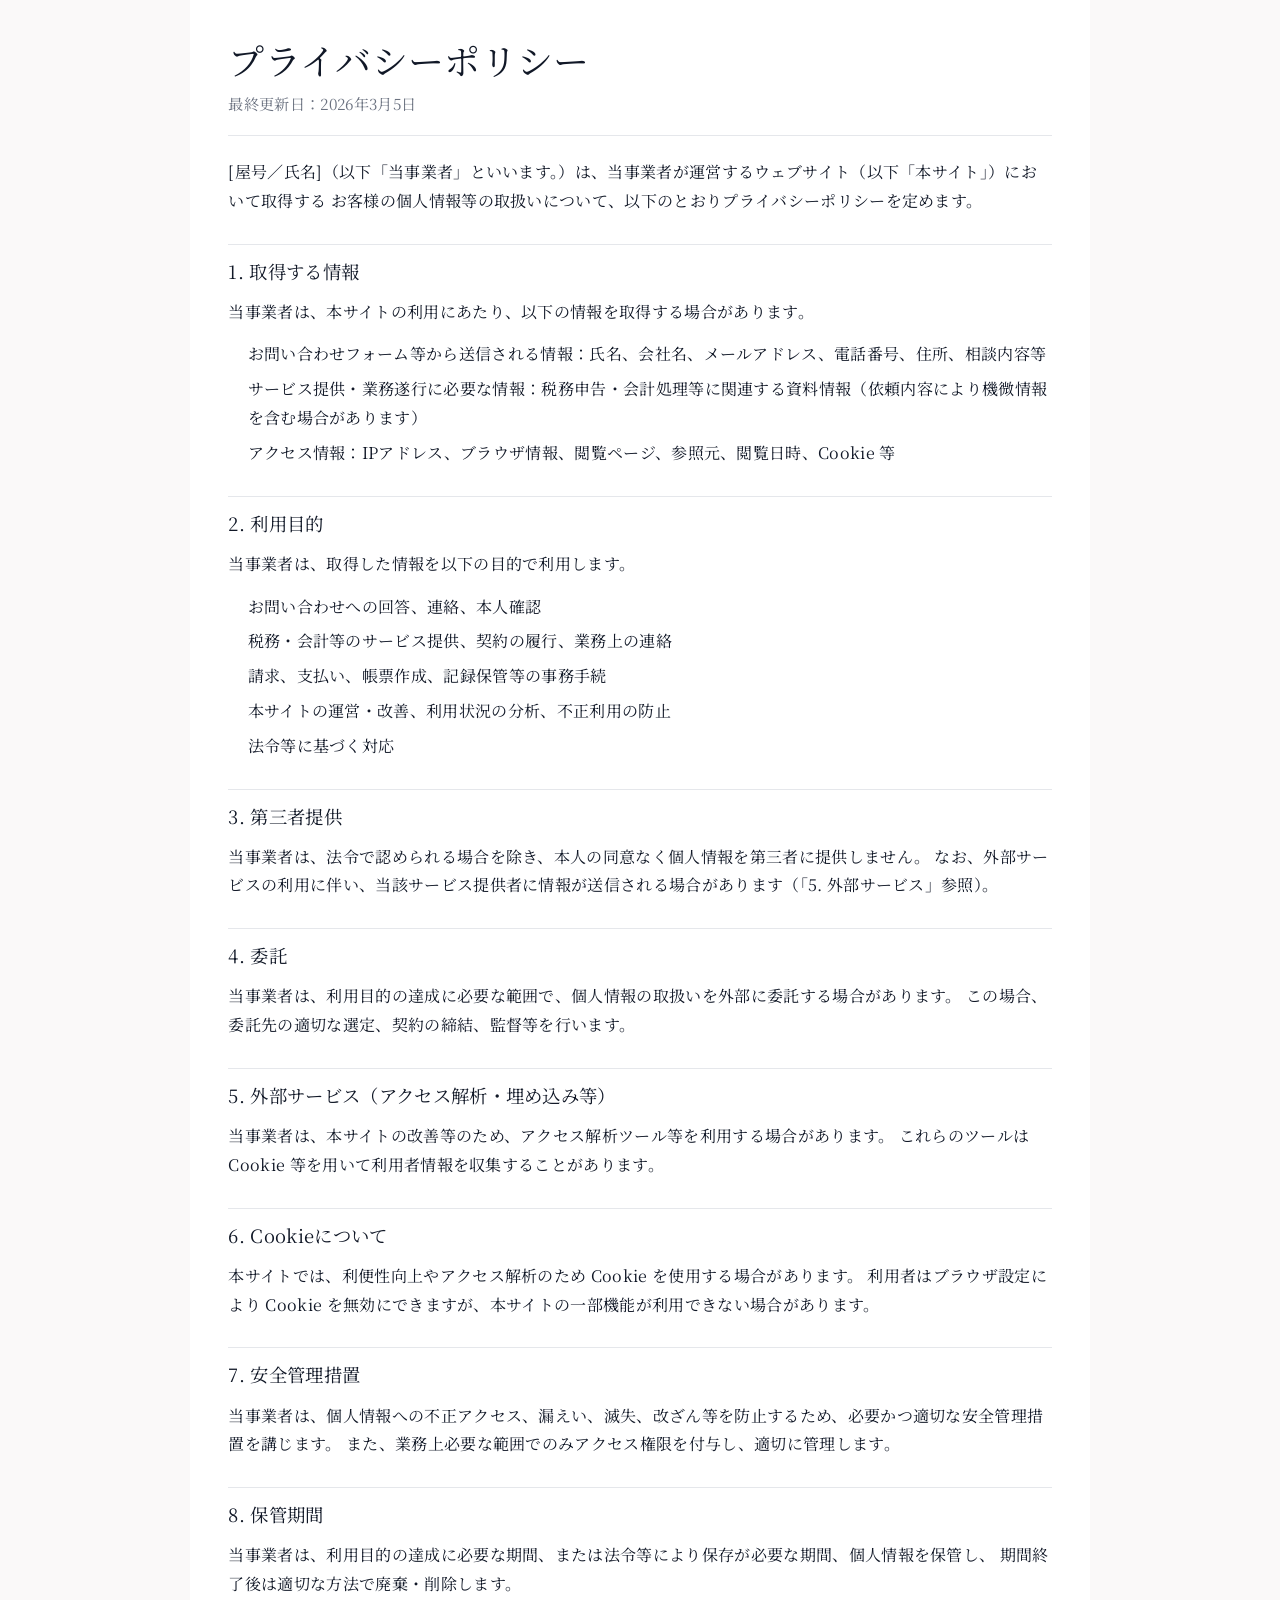
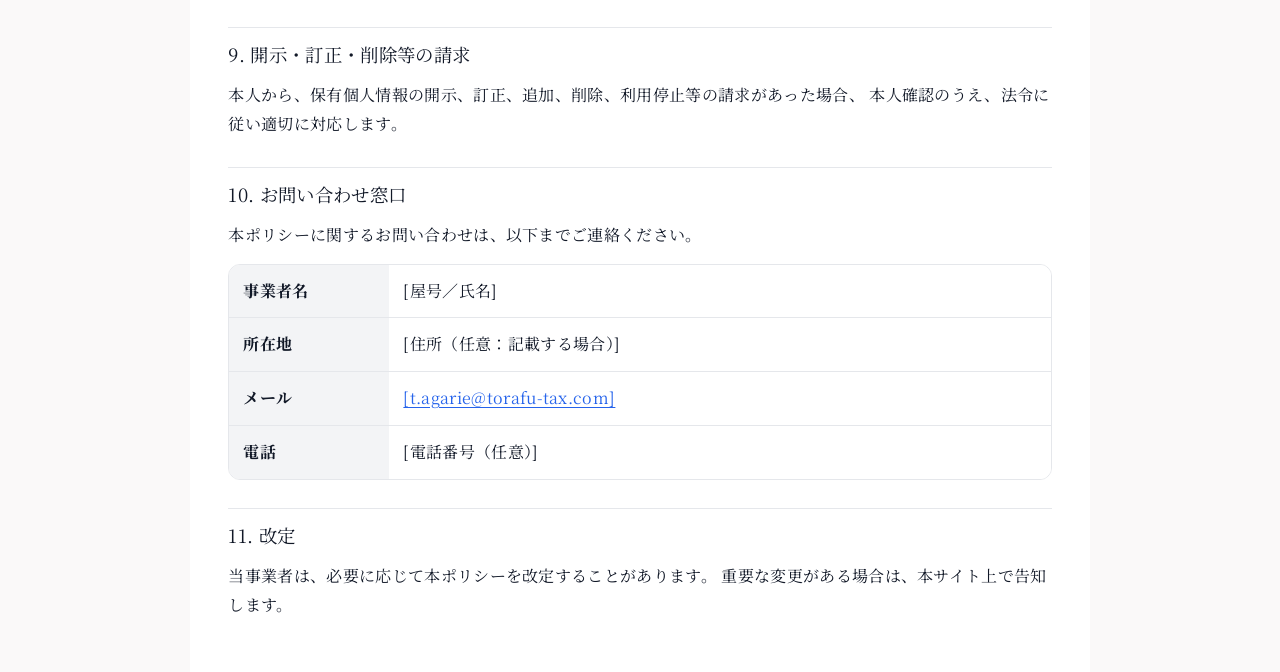
==== privacy.html @ 26638088 "Add files via upload" ====
<!DOCTYPE html>
<html lang="ja">
  <head>
    <meta charset="UTF-8" />
    <meta name="viewport" content="width=device-width, initial-scale=1.0" />
    <!-- 検索エンジンにインデックスさせない用。あとで変更。 -->
    <meta name="robots" content="noindex" />

    <title>東江税理士事務所</title>
    <meta
      name="description"
      content="東江税理士事務所の公式ウェブサイトです。"
    />

    <link rel="preconnect" href="https://fonts.googleapis.com" />
    <link rel="preconnect" href="https://fonts.gstatic.com" crossorigin />
    <link
      href="https://fonts.googleapis.com/css2?family=Noto+Sans+JP:wght@100..900&family=Noto+Serif+JP:wght@200..900&display=swap"
      rel="stylesheet"
    />
    <link rel="stylesheet" href="./css/reset.css" />
    <link rel="stylesheet" href="./css/style.css" />
  </head>
  <body>
    <!-- <header class="header">
      <div class="header__container">
        <div class="header__logo">
          <a href="#">東江税理士事務所</a>
        </div>
        <button type="button" id="js-button-drawer" class="header__menu-button">
          <span></span>
          <span></span>
          <span></span>
        </button>
        <div class="header__contents">
          <nav id="js-drawer" class="header__nav">
            <ul class="header__nav-list">
              <li class="header__nav-item">
                <a href="#about" class="header__nav-link button"
                  ><span class="button__text">東江について</span></a
                >
              </li>
              <li class="header__nav-item">
                <a href="#service" class="header__nav-link button"
                  ><span class="button__text">実績紹介</span></a
                >
              </li>
              <li class="header__nav-item">
                <a href="#price" class="header__nav-link button"
                  ><span class="button__text">料金案内</span></a
                >
              </li>
              <li class="header__nav-item">
                <a href="#voice" class="header__nav-link button"
                  ><span class="button__text">お客様の声</span></a
                >
              </li>
              <li class="header__nav-item">
                <a href="./contact.html" class="header__nav-link button"
                  ><span class="button__text">お問い合わせ</span></a
                >
              </li>
            </ul>
          </nav>
        </div>
      </div>
    </header> -->
    <main>
      <!-- <section class="contact__fv">
        <picture class="fv__img">
          <source media="(min-width: 768px)" srcset="./img/fv_img.jpg" />
          <img src="./img/sp/fv_img.jpg" alt="東江税理士事務所のイメージ画像" />
        </picture>
        <h1 class="contact__title">お問い合わせ</h1>
      </section> -->
      <section class="pp">
        <header class="pp__header">
          <h1 class="pp__title">プライバシーポリシー</h1>
          <p class="pp__meta">
            最終更新日：<time datetime="2026-03-05">2026年3月5日</time>
          </p>
        </header>

        <div class="pp__body">
          <p>
            [屋号／氏名]（以下「当事業者」といいます。）は、当事業者が運営するウェブサイト（以下「本サイト」）において取得する
            お客様の個人情報等の取扱いについて、以下のとおりプライバシーポリシーを定めます。
          </p>

          <h2>1. 取得する情報</h2>
          <p>
            当事業者は、本サイトの利用にあたり、以下の情報を取得する場合があります。
          </p>
          <ul>
            <li>
              お問い合わせフォーム等から送信される情報：氏名、会社名、メールアドレス、電話番号、住所、相談内容等
            </li>
            <li>
              サービス提供・業務遂行に必要な情報：税務申告・会計処理等に関連する資料情報（依頼内容により機微情報を含む場合があります）
            </li>
            <li>
              アクセス情報：IPアドレス、ブラウザ情報、閲覧ページ、参照元、閲覧日時、Cookie
              等
            </li>
          </ul>

          <h2>2. 利用目的</h2>
          <p>当事業者は、取得した情報を以下の目的で利用します。</p>
          <ul>
            <li>お問い合わせへの回答、連絡、本人確認</li>
            <li>税務・会計等のサービス提供、契約の履行、業務上の連絡</li>
            <li>請求、支払い、帳票作成、記録保管等の事務手続</li>
            <li>本サイトの運営・改善、利用状況の分析、不正利用の防止</li>
            <li>法令等に基づく対応</li>
          </ul>

          <h2>3. 第三者提供</h2>
          <p>
            当事業者は、法令で認められる場合を除き、本人の同意なく個人情報を第三者に提供しません。
            なお、外部サービスの利用に伴い、当該サービス提供者に情報が送信される場合があります（「5.
            外部サービス」参照）。
          </p>

          <h2>4. 委託</h2>
          <p>
            当事業者は、利用目的の達成に必要な範囲で、個人情報の取扱いを外部に委託する場合があります。
            この場合、委託先の適切な選定、契約の締結、監督等を行います。
          </p>

          <h2>5. 外部サービス（アクセス解析・埋め込み等）</h2>
          <p>
            当事業者は、本サイトの改善等のため、アクセス解析ツール等を利用する場合があります。
            これらのツールは Cookie
            等を用いて利用者情報を収集することがあります。
          </p>
          <!-- <div class="pp__note">
            <p class="pp__noteTitle">記載例（使っているものだけ残す）</p>
            <ul>
              <li>Google Analytics（アクセス解析）</li>
              <li>
                Google Fonts / YouTube 埋め込み / Google Maps 埋め込み など
              </li>
            </ul>
            <p class="pp__noteText">
              ※利用していない場合は、この項目自体を削除してOKです。
            </p>
          </div> -->

          <h2>6. Cookieについて</h2>
          <p>
            本サイトでは、利便性向上やアクセス解析のため Cookie
            を使用する場合があります。 利用者はブラウザ設定により Cookie
            を無効にできますが、本サイトの一部機能が利用できない場合があります。
          </p>

          <h2>7. 安全管理措置</h2>
          <p>
            当事業者は、個人情報への不正アクセス、漏えい、滅失、改ざん等を防止するため、必要かつ適切な安全管理措置を講じます。
            また、業務上必要な範囲でのみアクセス権限を付与し、適切に管理します。
          </p>

          <h2>8. 保管期間</h2>
          <p>
            当事業者は、利用目的の達成に必要な期間、または法令等により保存が必要な期間、個人情報を保管し、
            期間終了後は適切な方法で廃棄・削除します。
          </p>

          <h2>9. 開示・訂正・削除等の請求</h2>
          <p>
            本人から、保有個人情報の開示、訂正、追加、削除、利用停止等の請求があった場合、
            本人確認のうえ、法令に従い適切に対応します。
          </p>

          <h2>10. お問い合わせ窓口</h2>
          <p>本ポリシーに関するお問い合わせは、以下までご連絡ください。</p>
          <dl class="pp__dl">
            <div class="pp__dlRow">
              <dt>事業者名</dt>
              <dd>[屋号／氏名]</dd>
            </div>
            <div class="pp__dlRow">
              <dt>所在地</dt>
              <dd>[住所（任意：記載する場合）]</dd>
            </div>
            <div class="pp__dlRow">
              <dt>メール</dt>
              <dd><a href="mailto:t.agarie@torafu-tax.com">[t.agarie@torafu-tax.com]</a></dd>
            </div>
            <div class="pp__dlRow">
              <dt>電話</dt>
              <dd>[電話番号（任意）]</dd>
            </div>
          </dl>

          <h2>11. 改定</h2>
          <p>
            当事業者は、必要に応じて本ポリシーを改定することがあります。
            重要な変更がある場合は、本サイト上で告知します。
          </p>
        </div>
      </section>
    </main>
  </body>
</html>
---- css/style.css ----
/* Privacy Policy (pp) */
.pp {
  --pp-text: #111827;
  --pp-muted: #6b7280;
  --pp-border: #e5e7eb;
  --pp-bg: #ffffff;
  --pp-note-bg: #f9fafb;
  --pp-link: #2563eb;
  background: var(--pp-bg);
  color: var(--pp-text);
  max-width: 900px;
  margin: 0 auto;
  padding: clamp(20px, 3vw, 40px);
  line-height: 1.8;
  letter-spacing: 0.02em;
}

.pp__header {
  padding-bottom: 18px;
  border-bottom: 1px solid var(--pp-border);
  margin-bottom: 22px;
}

.pp__title {
  font-size: clamp(26px, 3vw, 36px);
  line-height: 1.2;
  margin: 0 0 8px;
}

.pp__meta {
  margin: 0;
  color: var(--pp-muted);
  font-size: 0.95rem;
}

.pp__body p {
  margin: 0 0 14px;
}

.pp__body h2 {
  font-size: 1.15rem;
  margin: 28px 0 10px;
  padding-top: 10px;
  border-top: 1px solid var(--pp-border);
}

.pp__body ul {
  margin: 8px 0 18px 1.2em;
  padding: 0;
}

.pp__body li {
  margin: 6px 0;
}

.pp__body a {
  color: var(--pp-link);
  text-decoration: underline;
  text-underline-offset: 3px;
}

.pp__body a:hover {
  text-decoration-thickness: 2px;
}

.pp__note {
  background: var(--pp-note-bg);
  border: 1px solid var(--pp-border);
  border-radius: 12px;
  padding: 14px 16px;
  margin: 12px 0 18px;
}

.pp__noteTitle {
  margin: 0 0 8px;
  font-weight: 700;
}

.pp__noteText {
  margin: 10px 0 0;
  color: var(--pp-muted);
  font-size: 0.95rem;
}

.pp__dl {
  margin: 10px 0 18px;
  border: 1px solid var(--pp-border);
  border-radius: 12px;
  overflow: hidden;
}

.pp__dlRow {
  display: grid;
  grid-template-columns: 160px 1fr;
  gap: 0;
  border-top: 1px solid var(--pp-border);
}

.pp__dlRow:first-child {
  border-top: none;
}

.pp__dl dt,
.pp__dl dd {
  margin: 0;
  padding: 12px 14px;
}

.pp__dl dt {
  background: #f3f4f6;
  font-weight: 700;
}

.pp__dl dd {
  background: #ffffff;
}

/* Mobile adjustments */
@media (max-width: 600px) {
  .pp__dlRow {
    grid-template-columns: 1fr;
  }
  .pp__dl dt {
    border-bottom: 1px solid var(--pp-border);
  }
}
body {
  font-family: "Noto serif JP", "Noto Sans JP", serif;
  color: #333;
  background-color: #faf9f9;
}
body.is-fixed {
  overflow: hidden;
}

img {
  max-width: 100%;
  height: auto;
}

.button {
  display: -webkit-box;
  display: -ms-flexbox;
  display: flex;
  -webkit-box-align: center;
      -ms-flex-align: center;
          align-items: center;
  width: 100%;
  padding: 6px 10px 6px;
  margin: 0;
}
.button__text {
  text-align: center;
  font-size: 14px;
  letter-spacing: 0.1em;
  color: #fff;
  font-family: "noto sans jp";
  font-weight: 200;
}

.header {
  position: fixed;
  top: 0;
  left: 0;
  width: 100%;
  background: rgba(49, 68, 77, 0.55);
  backdrop-filter: blur(8px);
  height: 65px;
  z-index: 100;
  -webkit-transition: background 0.8s ease, -webkit-box-shadow 0.8s ease;
  transition: background 0.8s ease, -webkit-box-shadow 0.8s ease;
  transition: background 0.8s ease, box-shadow 0.8s ease;
  transition: background 0.8s ease, box-shadow 0.8s ease, -webkit-box-shadow 0.8s ease;
}
.header__inner {
  height: 100%;
}
.header.is-scrolled, .header.is-open {
  background: #31444d;
  -webkit-box-shadow: 0 10px 30px rgba(0, 0, 0, 0.18);
          box-shadow: 0 10px 30px rgba(0, 0, 0, 0.18);
}
.header__container {
  width: 100%;
  position: relative;
  display: -webkit-box;
  display: -ms-flexbox;
  display: flex;
  -webkit-box-pack: justify;
      -ms-flex-pack: justify;
          justify-content: space-between;
  -webkit-box-align: center;
      -ms-flex-align: center;
          align-items: center;
  height: 100%;
  padding: 14px 10px;
}
.header__logo {
  display: inline-block;
  color: #fff;
  font-size: 22px;
  letter-spacing: 0.1em;
}
.header__logo a img {
  vertical-align: middle;
}
.header__menu-button {
  border: none;
  position: absolute;
  top: 16px;
  right: 24px;
  width: 27px;
  height: 33px;
  overflow: hidden;
  background: none;
}
.header__menu-button span {
  position: absolute;
  left: 0;
  width: 100%;
  height: 2px;
  background-color: #fff;
  margin-bottom: 5px;
  -webkit-transition: all 0.3s;
  transition: all 0.3s;
}
.header__menu-button span:nth-child(1) {
  top: 5px;
}
.header__menu-button span:nth-child(2) {
  top: 50%;
  -webkit-transform: translateY(-50%);
          transform: translateY(-50%);
}
.header__menu-button span:nth-child(3) {
  bottom: 0;
}
.header__menu-button.is-checked span:nth-child(1) {
  top: 50%;
  -webkit-transform: translateY(-50%) rotate(45deg);
          transform: translateY(-50%) rotate(45deg);
}
.header__menu-button.is-checked span:nth-child(2) {
  opacity: 0;
}
.header__menu-button.is-checked span:nth-child(3) {
  top: 50%;
  -webkit-transform: translateY(-50%) rotate(-45deg);
          transform: translateY(-50%) rotate(-45deg);
}
.header__nav {
  display: none;
  -webkit-box-orient: vertical;
  -webkit-box-direction: normal;
      -ms-flex-direction: column;
          flex-direction: column;
  -webkit-box-pack: center;
      -ms-flex-pack: center;
          justify-content: center;
  -webkit-box-align: center;
      -ms-flex-align: center;
          align-items: center;
  background-color: #31444d;
  height: calc(100vh - 56px);
  border-top: 1px solid #faf9f9;
  padding-top: 60px;
}
.header__nav-list {
  display: -webkit-box;
  display: -ms-flexbox;
  display: flex;
  -webkit-box-orient: vertical;
  -webkit-box-direction: normal;
      -ms-flex-direction: column;
          flex-direction: column;
  -webkit-box-align: center;
      -ms-flex-align: center;
          align-items: center;
  gap: 25px;
}

.fv {
  position: relative;
}
.fv::after {
  content: "";
  position: absolute;
  left: 0;
  right: 0;
  bottom: -1px;
  height: clamp(140px, 22vw, 260px);
  background: -webkit-gradient(linear, left top, left bottom, from(rgba(11, 42, 51, 0)), to(var(--page-bg, rgb(49, 68, 77))));
  background: linear-gradient(to bottom, rgba(11, 42, 51, 0) 0%, var(--page-bg, rgb(49, 68, 77)) 100%);
  pointer-events: none;
  z-index: 3;
}
.fv::before {
  content: "";
  position: absolute;
  inset: 0;
  background: -webkit-gradient(linear, left top, right top, from(rgba(0, 0, 0, 0.75)), color-stop(rgba(0, 0, 0, 0.45)), to(rgba(0, 0, 0, 0.2)));
  background: linear-gradient(to right, rgba(0, 0, 0, 0.75), rgba(0, 0, 0, 0.45), rgba(0, 0, 0, 0.2));
  z-index: 1;
}
.fv__img {
  width: 100%;
  height: 100%;
  -o-object-fit: cover;
     object-fit: cover;
  display: block;
}
.fv__contents {
  position: absolute;
  top: 57%;
  left: 5%;
  -webkit-transform: translateY(-50%);
          transform: translateY(-50%);
  text-align: left;
  z-index: 2;
}
.fv__copy-title {
  display: block;
  font-size: 32px;
  font-weight: bold;
  margin-bottom: 20px;
  letter-spacing: 0.2em;
  color: #fff;
}
.fv__copy-text {
  font-size: 12px;
  line-height: 2;
  letter-spacing: 0.2em;
  color: #fff;
  font-family: noto sans jp;
  margin-bottom: 30px;
}

.section {
  padding: 60px 0;
}
.section__inner {
  padding: 0 35px;
}
.section__head {
  display: -webkit-box;
  display: -ms-flexbox;
  display: flex;
  -webkit-box-orient: vertical;
  -webkit-box-direction: normal;
      -ms-flex-direction: column;
          flex-direction: column;
  text-align: center;
  margin-bottom: 36px;
  color: #fff;
}
.section__head-main {
  font-size: 21px;
  letter-spacing: 0.1em;
  font-weight: bold;
  margin-bottom: 10px;
}
.section__head-sub {
  font-size: 12px;
  letter-spacing: 0.1em;
  font-family: noto sans jp;
}
.section__text-desc {
  font-size: 14px;
  line-height: 2.5;
  letter-spacing: 0.2em;
  color: #fff;
  font-family: noto serif jp;
}
.section__img {
  margin-bottom: 32px;
}
.section__img img {
  border-radius: 15px;
}

.btn__contact {
  display: inline-block;
  text-align: center;
  padding: 2px 55px;
  width: auto;
  height: 40px;
  line-height: 2.5;
  font-size: 14px;
  font-family: noto sans jp;
  background-color: #D9A441;
  border-radius: 20px;
  color: #fff;
  -webkit-transition: 0.5s;
  transition: 0.5s;
}
.btn__contact:hover {
  background-color: #b4833b;
}
.btn__contact span {
  margin-right: 5px;
}
.btn__contact svg {
  width: 20px;
  height: 20px;
  color: #fff;
  vertical-align: middle;
}

.about {
  background-color: #31444d;
}

.service {
  background-color: #597c8b;
}
.service__item-name {
  margin-bottom: 20px;
  color: #fff;
  letter-spacing: 0.1em;
  line-height: 1.5;
  font-size: 16px;
}

.works {
  background-color: #31444d;
}

.contact {
  background-image: url("../img/contact_img.jpg");
  background-size: cover;
  background-position: center;
  background-repeat: no-repeat;
  text-align: center;
  position: relative;
}
.contact::before {
  content: "";
  position: absolute;
  inset: 0;
  background: rgba(0, 0, 0, 0.5);
  z-index: 1;
}
.contact__l {
  position: relative;
  z-index: 2;
  color: #fff;
}
.contact__text {
  margin-bottom: 20px;
  line-height: 2;
}

.footer {
  background-color: #31444d;
  text-align: center;
  padding: 20px 0;
  color: #fff;
  font-size: 14px;
}
.footer__logo-box {
  font-size: 15px;
  margin-bottom: 15px;
}
.footer__logo-box h2 {
  margin-bottom: 5px;
}
.footer__privacy {
  font-size: 10px;
  text-decoration: underline;
  font-family: "noto sans jp";
}
.footer .copyright {
  font-size: 10px;
}

/*----------------------
// pc
-----------------------*/
@media screen and (min-width: 1024px) {
  .button {
    padding: 0;
  }
  .button__text {
    font-size: 14px;
  }
  .header {
    width: 100%;
    height: 86px;
    padding: 0px 45px;
  }
  .header.is-open {
    background: rgba(49, 68, 77, 0.35);
    backdrop-filter: blur(8px);
    -webkit-box-shadow: none;
            box-shadow: none;
  }
  .header__inner {
    display: -webkit-box;
    display: -ms-flexbox;
    display: flex;
    -webkit-box-pack: justify;
        -ms-flex-pack: justify;
            justify-content: space-between;
    -webkit-box-align: center;
        -ms-flex-align: center;
            align-items: center;
    height: 100%;
    max-width: 1400px;
    margin: 0 auto;
  }
  .header__container {
    height: 100%;
    width: auto;
    padding: 0;
  }
  .header__logo {
    font-size: 25px;
  }
  .header__menu-button {
    display: none;
  }
  .header__nav {
    display: block;
    height: auto;
    border-top: none;
    padding-top: 0;
    background: transparent;
  }
  .header__nav-list {
    -webkit-box-orient: horizontal;
    -webkit-box-direction: normal;
        -ms-flex-direction: row;
            flex-direction: row;
    gap: 40px;
    background: transparent;
  }
  .header__nav-item {
    margin-top: 0;
  }
  .header__nav-link {
    background: transparent;
    -webkit-box-shadow: none;
            box-shadow: none;
  }
  .header__nav-link.button {
    background: transparent;
    -webkit-box-shadow: none;
            box-shadow: none;
  }
  .header .btn__nav-contact {
    width: auto;
    padding: 2px 15px;
  }
  .fv {
    background-size: cover;
    background-position: center;
    text-align: center;
  }
  .fv__copy-title {
    font-size: 40px;
    font-weight: bold;
  }
  .fv__copy-text {
    font-size: 14px;
  }
  .fv .btn__fv-contact {
    width: auto;
    padding: 2px 55px;
  }
  .section {
    padding: 100px 0;
  }
  .section__inner {
    max-width: 1080px;
    padding: 0 40px;
    margin: 0 auto;
  }
  .section__head {
    margin-bottom: 40px;
  }
  .section__head-main {
    font-size: 32px;
  }
  .section__head-sub {
    font-size: 14px;
  }
  .section__text-desc {
    font-size: 16px;
  }
  .section__img {
    width: 600px;
  }
  .about__contents {
    display: -webkit-box;
    display: -ms-flexbox;
    display: flex;
    -webkit-box-align: center;
        -ms-flex-align: center;
            align-items: center;
    gap: 40px;
  }
  .works__contents {
    display: -webkit-box;
    display: -ms-flexbox;
    display: flex;
    -webkit-box-align: center;
        -ms-flex-align: center;
            align-items: center;
    gap: 40px;
  }
}
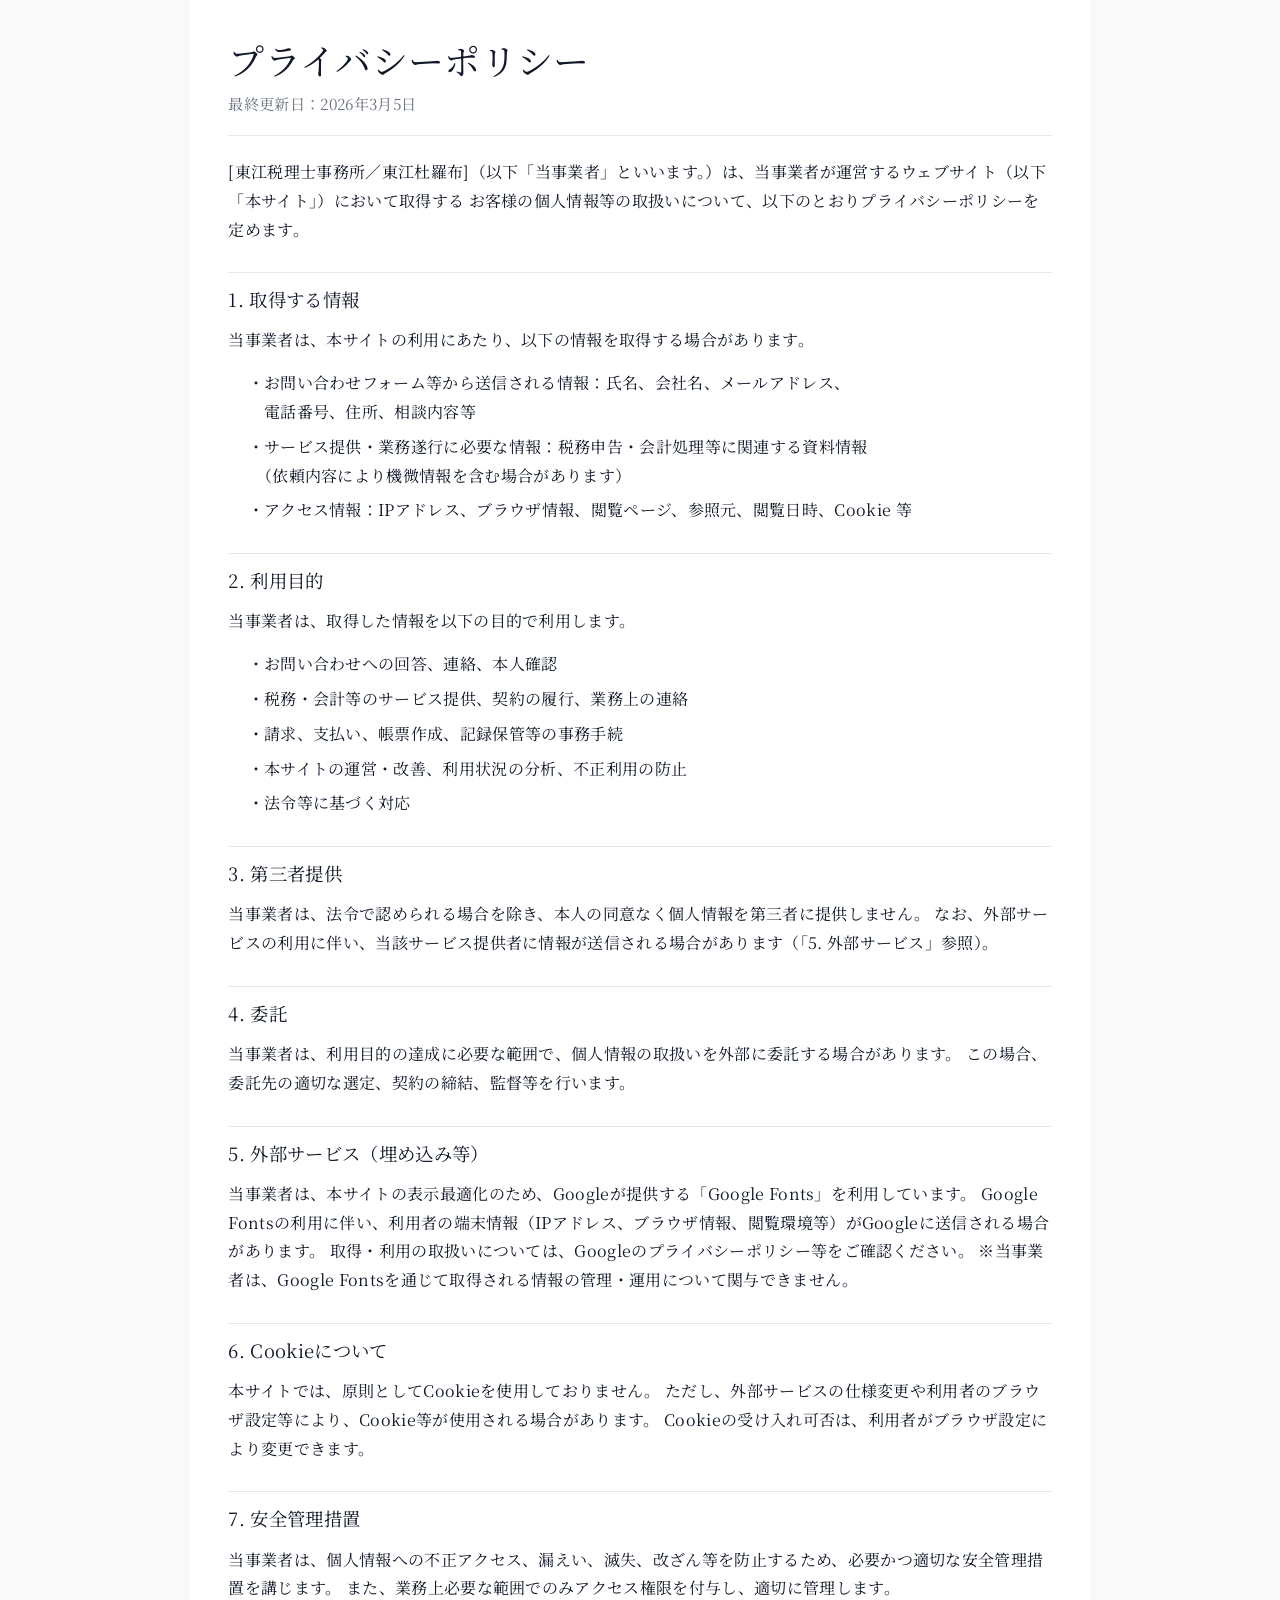
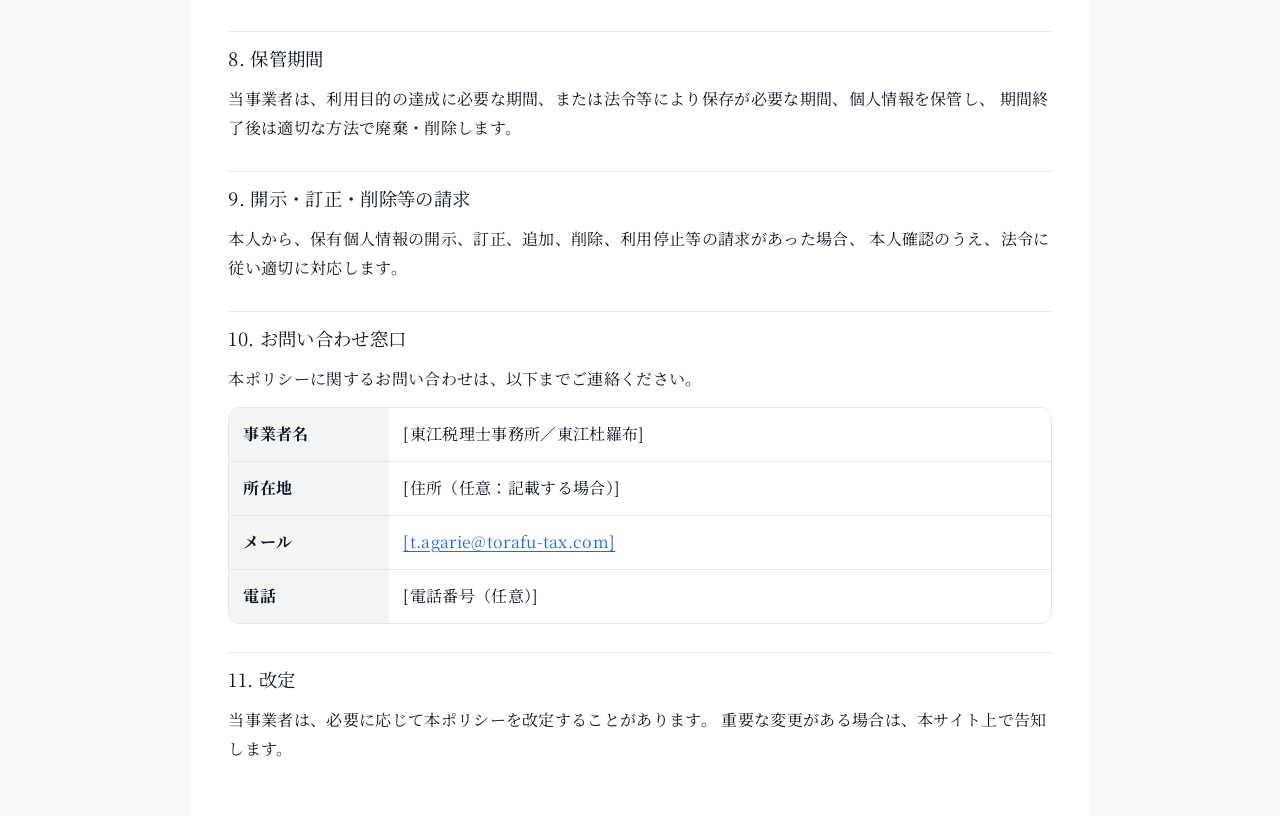
==== commit 3d2dc99d: "Add files via upload" ====
--- a/privacy.html
+++ b/privacy.html
@@ -83,7 +83,7 @@
 
         <div class="pp__body">
           <p>
-            [屋号／氏名]（以下「当事業者」といいます。）は、当事業者が運営するウェブサイト（以下「本サイト」）において取得する
+            [東江税理士事務所／東江杜羅布]（以下「当事業者」といいます。）は、当事業者が運営するウェブサイト（以下「本サイト」）において取得する
             お客様の個人情報等の取扱いについて、以下のとおりプライバシーポリシーを定めます。
           </p>
 
@@ -93,13 +93,13 @@
           </p>
           <ul>
             <li>
-              お問い合わせフォーム等から送信される情報：氏名、会社名、メールアドレス、電話番号、住所、相談内容等
+              ・お問い合わせフォーム等から送信される情報：氏名、会社名、メールアドレス、<br>　電話番号、住所、相談内容等
             </li>
             <li>
-              サービス提供・業務遂行に必要な情報：税務申告・会計処理等に関連する資料情報（依頼内容により機微情報を含む場合があります）
+              ・サービス提供・業務遂行に必要な情報：税務申告・会計処理等に関連する資料情報<br>　（依頼内容により機微情報を含む場合があります）
             </li>
             <li>
-              アクセス情報：IPアドレス、ブラウザ情報、閲覧ページ、参照元、閲覧日時、Cookie
+              ・アクセス情報：IPアドレス、ブラウザ情報、閲覧ページ、参照元、閲覧日時、Cookie
               等
             </li>
           </ul>
@@ -107,11 +107,11 @@
           <h2>2. 利用目的</h2>
           <p>当事業者は、取得した情報を以下の目的で利用します。</p>
           <ul>
-            <li>お問い合わせへの回答、連絡、本人確認</li>
-            <li>税務・会計等のサービス提供、契約の履行、業務上の連絡</li>
-            <li>請求、支払い、帳票作成、記録保管等の事務手続</li>
-            <li>本サイトの運営・改善、利用状況の分析、不正利用の防止</li>
-            <li>法令等に基づく対応</li>
+            <li>・お問い合わせへの回答、連絡、本人確認</li>
+            <li>・税務・会計等のサービス提供、契約の履行、業務上の連絡</li>
+            <li>・請求、支払い、帳票作成、記録保管等の事務手続</li>
+            <li>・本サイトの運営・改善、利用状況の分析、不正利用の防止</li>
+            <li>・法令等に基づく対応</li>
           </ul>
 
           <h2>3. 第三者提供</h2>
@@ -127,11 +127,14 @@
             この場合、委託先の適切な選定、契約の締結、監督等を行います。
           </p>
 
-          <h2>5. 外部サービス（アクセス解析・埋め込み等）</h2>
-          <p>
-            当事業者は、本サイトの改善等のため、アクセス解析ツール等を利用する場合があります。
-            これらのツールは Cookie
-            等を用いて利用者情報を収集することがあります。
+          <h2>5. 外部サービス（埋め込み等）</h2>
+          <p>
+            当事業者は、本サイトの表示最適化のため、Googleが提供する「Google
+            Fonts」を利用しています。 Google
+            Fontsの利用に伴い、利用者の端末情報（IPアドレス、ブラウザ情報、閲覧環境等）がGoogleに送信される場合があります。
+            取得・利用の取扱いについては、Googleのプライバシーポリシー等をご確認ください。
+            ※当事業者は、Google
+            Fontsを通じて取得される情報の管理・運用について関与できません。
           </p>
           <!-- <div class="pp__note">
             <p class="pp__noteTitle">記載例（使っているものだけ残す）</p>
@@ -148,9 +151,9 @@
 
           <h2>6. Cookieについて</h2>
           <p>
-            本サイトでは、利便性向上やアクセス解析のため Cookie
-            を使用する場合があります。 利用者はブラウザ設定により Cookie
-            を無効にできますが、本サイトの一部機能が利用できない場合があります。
+            本サイトでは、原則としてCookieを使用しておりません。
+            ただし、外部サービスの仕様変更や利用者のブラウザ設定等により、Cookie等が使用される場合があります。
+            Cookieの受け入れ可否は、利用者がブラウザ設定により変更できます。
           </p>
 
           <h2>7. 安全管理措置</h2>
@@ -176,7 +179,7 @@
           <dl class="pp__dl">
             <div class="pp__dlRow">
               <dt>事業者名</dt>
-              <dd>[屋号／氏名]</dd>
+              <dd>[東江税理士事務所／東江杜羅布]</dd>
             </div>
             <div class="pp__dlRow">
               <dt>所在地</dt>
@@ -184,7 +187,11 @@
             </div>
             <div class="pp__dlRow">
               <dt>メール</dt>
-              <dd><a href="mailto:t.agarie@torafu-tax.com">[t.agarie@torafu-tax.com]</a></dd>
+              <dd>
+                <a href="mailto:t.agarie@torafu-tax.com"
+                  >[t.agarie@torafu-tax.com]</a
+                >
+              </dd>
             </div>
             <div class="pp__dlRow">
               <dt>電話</dt>
